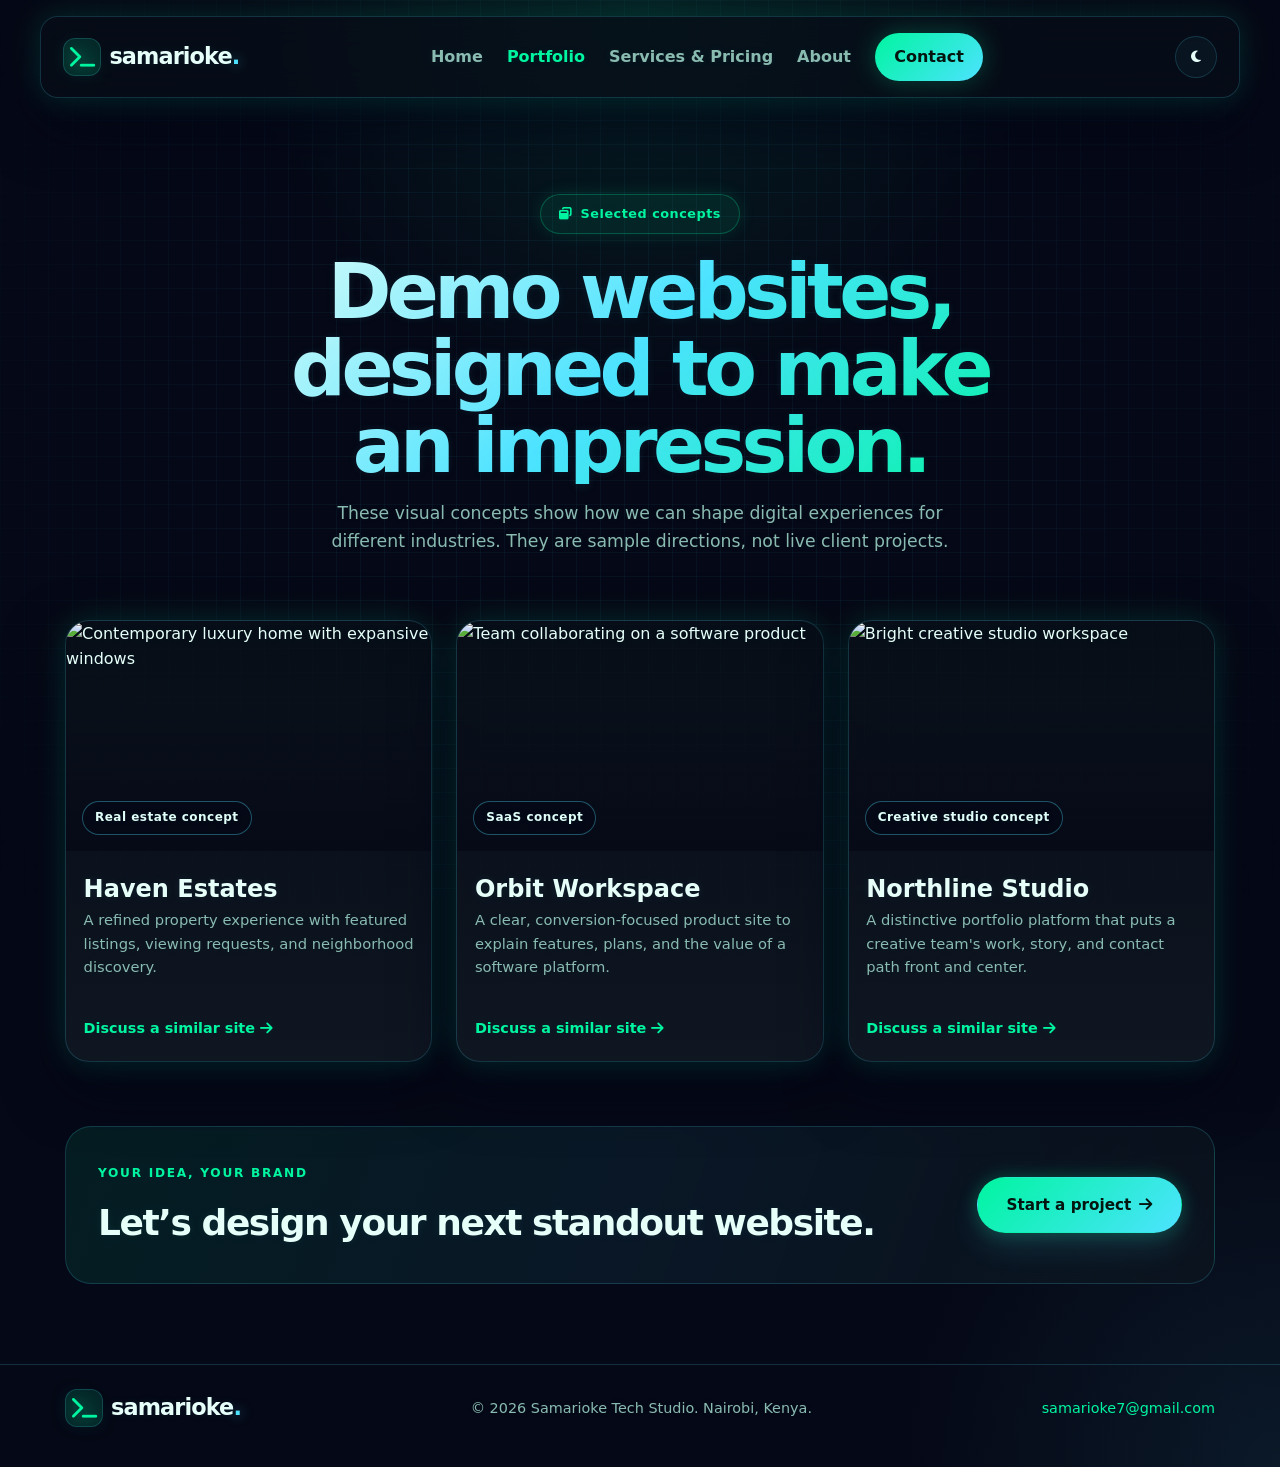
==== portfolio.html @ d82908d6 "Initial site build" ====
<!DOCTYPE html>
<html lang="en">
<head>
    <meta charset="UTF-8">
    <meta name="viewport" content="width=device-width, initial-scale=1.0">
    <meta name="description" content="Explore website concepts and digital product demos by Samarioke Tech Studio.">
    <title>Portfolio | Samarioke Tech Studio</title>
    <link rel="icon" href="favicon.svg" type="image/svg+xml">
    <link rel="stylesheet" href="style.css">
    <link rel="stylesheet" href="https://cdnjs.cloudflare.com/ajax/libs/font-awesome/6.4.0/css/all.min.css">
</head>
<body>
    <header class="navbar">
        <a class="logo" href="index.html" aria-label="Samarioke Tech Studio home"><span class="logo-mark" aria-hidden="true"><i class="fa-solid fa-terminal"></i></span><span class="logo-name">samarioke<span>.</span></span></a>
        <nav class="nav-links" aria-label="Main navigation">
            <a href="index.html">Home</a><a class="active" aria-current="page" href="portfolio.html">Portfolio</a><a href="services.html">Services &amp; Pricing</a><a href="about.html">About</a><a class="btn-nav" href="contact.html">Contact</a>
        </nav>
        <button class="theme-toggle" id="themeToggle" type="button" aria-label="Switch to light theme" title="Toggle theme"><i class="fa-solid fa-moon" aria-hidden="true"></i></button>
    </header>
    <main>
        <section class="page-hero">
            <span class="badge"><i class="fa-solid fa-window-restore" aria-hidden="true"></i> Selected concepts</span>
            <h1>Demo websites, designed to make an impression.</h1>
            <p>These visual concepts show how we can shape digital experiences for different industries. They are sample directions, not live client projects.</p>
        </section>
        <section class="demo-section portfolio-page-section">
            <div class="demo-grid">
                <article class="demo-card portfolio-card">
                    <div class="portfolio-image">
                        <img src="https://images.unsplash.com/photo-1600607687939-ce8a6c25118c?auto=format&amp;fit=crop&amp;w=900&amp;q=80" alt="Contemporary luxury home with expansive windows" loading="lazy">
                        <span class="portfolio-type">Real estate concept</span>
                    </div>
                    <div class="demo-info">
                        <h2>Haven Estates</h2>
                        <p>A refined property experience with featured listings, viewing requests, and neighborhood discovery.</p>
                        <a href="contact.html?project=Haven%20Estates" class="card-link">Discuss a similar site <i class="fa-solid fa-arrow-right" aria-hidden="true"></i></a>
                    </div>
                </article>
                <article class="demo-card portfolio-card">
                    <div class="portfolio-image">
                        <img src="https://images.unsplash.com/photo-1551434678-e076c223a692?auto=format&amp;fit=crop&amp;w=900&amp;q=80" alt="Team collaborating on a software product" loading="lazy">
                        <span class="portfolio-type">SaaS concept</span>
                    </div>
                    <div class="demo-info">
                        <h2>Orbit Workspace</h2>
                        <p>A clear, conversion-focused product site to explain features, plans, and the value of a software platform.</p>
                        <a href="contact.html?project=Orbit%20Workspace" class="card-link">Discuss a similar site <i class="fa-solid fa-arrow-right" aria-hidden="true"></i></a>
                    </div>
                </article>
                <article class="demo-card portfolio-card">
                    <div class="portfolio-image">
                        <img src="https://images.unsplash.com/photo-1497366754035-f200968a6e72?auto=format&amp;fit=crop&amp;w=900&amp;q=80" alt="Bright creative studio workspace" loading="lazy">
                        <span class="portfolio-type">Creative studio concept</span>
                    </div>
                    <div class="demo-info">
                        <h2>Northline Studio</h2>
                        <p>A distinctive portfolio platform that puts a creative team's work, story, and contact path front and center.</p>
                        <a href="contact.html?project=Northline%20Studio" class="card-link">Discuss a similar site <i class="fa-solid fa-arrow-right" aria-hidden="true"></i></a>
                    </div>
                </article>
            </div>
        </section>
        <section class="home-cta">
            <div><span class="eyebrow">Your idea, your brand</span><h2>Let’s design your next standout website.</h2></div>
            <a href="contact.html" class="btn primary">Start a project <i class="fa-solid fa-arrow-right" aria-hidden="true"></i></a>
        </section>
    </main>
    <footer class="site-footer"><a class="logo" href="index.html"><span class="logo-mark" aria-hidden="true"><i class="fa-solid fa-terminal"></i></span><span class="logo-name">samarioke<span>.</span></span></a><p>&copy; 2026 Samarioke Tech Studio. Nairobi, Kenya.</p><a href="mailto:samarioke7@gmail.com">samarioke7@gmail.com</a></footer>
    <script src="script.js"></script>
</body>
</html>
---- style.css ----
/* CSS Variables for Themes */
:root {
    --bg-primary: #050816;
    --bg-secondary: rgba(10, 15, 27, 0.8);
    --bg-card: rgba(15, 23, 34, 0.88);
    --bg-elevated: rgba(12, 20, 30, 0.96);
    --text-primary: #e6fff9;
    --text-secondary: #8abbb1;
    --accent: #00f5a0;
    --accent-strong: #00d98a;
    --accent-soft: rgba(0, 245, 160, 0.12);
    --accent-2: #4de3ff;
    --border-color: rgba(77, 227, 255, 0.18);
    --shadow: 0 0 30px rgba(0, 245, 160, 0.16), 0 24px 60px rgba(2, 6, 23, 0.8);
}

body.light-mode {
    --bg-primary: #edfdf9;
    --bg-secondary: rgba(255, 255, 255, 0.8);
    --bg-card: rgba(255, 255, 255, 0.96);
    --bg-elevated: rgba(238, 252, 248, 0.98);
    --text-primary: #04150f;
    --text-secondary: #3a5a52;
    --accent: #00a76a;
    --accent-strong: #008b57;
    --accent-soft: rgba(0, 167, 106, 0.08);
    --accent-2: #009dcd;
    --border-color: rgba(35, 82, 70, 0.2);
    --shadow: 0 18px 40px rgba(0, 18, 16, 0.12);
}

* {
    margin: 0;
    padding: 0;
    box-sizing: border-box;
}

html {
    scroll-behavior: smooth;
}

body {
    font-family: 'Segoe UI', system-ui, -apple-system, BlinkMacSystemFont, sans-serif;
    background:
        radial-gradient(circle at top, rgba(0, 245, 160, 0.1), transparent 25%),
        radial-gradient(circle at bottom right, rgba(77, 227, 255, 0.08), transparent 20%),
        var(--bg-primary);
    color: var(--text-primary);
    line-height: 1.6;
    transition: background-color 0.3s ease, color 0.3s ease;
    min-height: 100vh;
    text-shadow: 0 0 10px rgba(77, 227, 255, 0.08);
}

body::before {
    content: "";
    position: fixed;
    inset: 0;
    background-image: linear-gradient(rgba(77, 227, 255, 0.05) 1px, transparent 1px), linear-gradient(90deg, rgba(77, 227, 255, 0.05) 1px, transparent 1px);
    background-size: 24px 24px;
    mask-image: radial-gradient(circle at center, black 45%, transparent 100%);
    pointer-events: none;
    z-index: -1;
}

.navbar {
    width: min(1200px, calc(100% - 2rem));
    margin: 1rem auto 0;
    display: flex;
    justify-content: space-between;
    align-items: center;
    padding: 1rem 1.4rem;
    background: rgba(8, 15, 24, 0.72);
    border: 1px solid var(--border-color);
    border-radius: 18px;
    position: sticky;
    top: 0.75rem;
    z-index: 1000;
    backdrop-filter: blur(18px);
    box-shadow: var(--shadow);
}

body.light-mode .navbar {
    background: rgba(255, 255, 255, 0.82);
}

.logo {
    font-size: 1.4rem;
    font-weight: 800;
    color: var(--text-primary);
    display: flex;
    align-items: center;
    gap: 8px;
    letter-spacing: -0.04em;
    text-transform: none;
    text-decoration: none;
}

.logo-mark {
    width: 38px;
    height: 38px;
    display: inline-flex;
    align-items: center;
    justify-content: center;
    border: 1px solid var(--border-color);
    border-radius: 12px;
    background: var(--accent-soft);
}

.logo-icon {
    color: var(--accent);
    filter: drop-shadow(0 0 12px rgba(0, 245, 160, 0.8));
}

.logo-mark i {
    color: var(--accent);
    filter: drop-shadow(0 0 10px rgba(0, 245, 160, 0.7));
}

.logo-name > span {
    color: var(--accent-2);
    text-shadow: 0 0 12px rgba(77, 227, 255, 0.7);
}

.nav-links {
    display: flex;
    align-items: center;
    gap: 1.5rem;
}

.nav-links a {
    color: var(--text-secondary);
    text-decoration: none;
    font-weight: 600;
    transition: color 0.2s ease, transform 0.2s ease;
}

.nav-links a:hover {
    color: var(--accent);
    transform: translateY(-1px);
}

.nav-links a.active:not(.btn-nav) {
    color: var(--accent);
}

.btn-nav {
    background: linear-gradient(135deg, var(--accent), var(--accent-2));
    color: #04150f !important;
    padding: 0.7rem 1.2rem;
    border-radius: 999px;
    box-shadow: 0 0 25px rgba(0, 245, 160, 0.25);
    font-weight: 800;
}

.theme-toggle {
    background: rgba(77, 227, 255, 0.04);
    border: 1px solid var(--border-color);
    color: var(--text-primary);
    width: 42px;
    height: 42px;
    border-radius: 50%;
    cursor: pointer;
    display: inline-flex;
    align-items: center;
    justify-content: center;
    transition: transform 0.2s ease, border-color 0.2s ease, background 0.2s ease;
}

.theme-toggle:hover {
    transform: translateY(-1px);
    background: rgba(0, 245, 160, 0.08);
    border-color: rgba(0, 245, 160, 0.45);
    box-shadow: 0 0 14px rgba(0, 245, 160, 0.22);
}

.hero-section {
    position: relative;
    width: min(1200px, calc(100% - 2rem));
    margin: 0 auto;
    display: grid;
    grid-template-columns: 1.1fr 0.9fr;
    align-items: center;
    gap: 2.5rem;
    text-align: left;
    padding: 7rem 0 5rem;
    overflow: hidden;
}

.hero-section::before,
.hero-section::after {
    content: "";
    position: absolute;
    border-radius: 50%;
    filter: blur(12px);
    opacity: 0.8;
}

.hero-section::before {
    width: 420px;
    height: 420px;
    background: radial-gradient(circle, rgba(0, 245, 160, 0.22), transparent 68%);
    left: 10%;
    top: 10%;
}

.hero-section::after {
    width: 440px;
    height: 440px;
    background: radial-gradient(circle, rgba(77, 227, 255, 0.18), transparent 68%);
    right: 12%;
    bottom: 4%;
}

.hero-content {
    max-width: 640px;
    position: relative;
    z-index: 1;
}

.hero-visual {
    position: relative;
    display: flex;
    justify-content: center;
    align-items: center;
    min-height: 440px;
    z-index: 1;
}

.image-card {
    position: relative;
    width: min(100%, 520px);
    border-radius: 30px;
    overflow: hidden;
    border: 1px solid var(--border-color);
    box-shadow: var(--shadow);
    background: rgba(15, 23, 42, 0.6);
}

.image-card img {
    display: block;
    width: 100%;
    height: 100%;
    min-height: 520px;
    object-fit: cover;
}

.main-image-card {
    transform: rotate(2deg);
}

.floating-badge {
    position: absolute;
    display: flex;
    align-items: center;
    gap: 0.8rem;
    background: rgba(15, 23, 42, 0.78);
    border: 1px solid var(--border-color);
    backdrop-filter: blur(12px);
    border-radius: 16px;
    padding: 0.85rem 1rem;
    box-shadow: 0 18px 30px rgba(15, 23, 42, 0.22);
}

body.light-mode .floating-badge {
    background: rgba(255, 255, 255, 0.82);
}

.floating-badge i {
    width: 40px;
    height: 40px;
    display: inline-flex;
    align-items: center;
    justify-content: center;
    border-radius: 12px;
    background: linear-gradient(135deg, var(--accent), var(--accent-2));
    color: #fff;
}

.floating-badge strong,
.floating-badge span {
    display: block;
}

.floating-badge strong {
    font-size: 1.1rem;
    letter-spacing: -0.05em;
}

.floating-badge span {
    color: var(--text-secondary);
    font-size: 0.75rem;
}

.floating-badge-top {
    top: 1.5rem;
    left: -1rem;
}

.floating-badge-bottom {
    right: -0.5rem;
    bottom: 1.8rem;
}

.badge {
    background: rgba(0, 245, 160, 0.08);
    color: var(--accent);
    border: 1px solid rgba(0, 245, 160, 0.25);
    padding: 0.55rem 1.1rem;
    border-radius: 999px;
    font-size: 0.8rem;
    font-weight: 700;
    letter-spacing: 0.04em;
    display: inline-flex;
    align-items: center;
    gap: 0.5rem;
    margin-bottom: 1.5rem;
    box-shadow: 0 0 18px rgba(0, 245, 160, 0.12);
}

.hero-content h1 {
    font-size: clamp(2.7rem, 6vw, 5.2rem);
    font-weight: 900;
    line-height: 0.95;
    letter-spacing: -0.06em;
    margin-bottom: 1.3rem;
    background: linear-gradient(135deg, var(--text-primary) 0%, var(--accent-2) 36%, var(--accent) 100%);
    -webkit-background-clip: text;
    background-clip: text;
    color: transparent;
    text-shadow: 0 0 18px rgba(77, 227, 255, 0.12);
}

.hero-content p {
    max-width: 640px;
    margin: 0 0 2.2rem;
    font-size: 1.12rem;
    color: var(--text-secondary);
}

.hero-buttons {
    display: flex;
    gap: 1rem;
    justify-content: flex-start;
    flex-wrap: wrap;
}

.btn {
    display: inline-flex;
    align-items: center;
    justify-content: center;
    gap: 8px;
    padding: 0.95rem 1.8rem;
    border-radius: 999px;
    text-decoration: none;
    font-weight: 700;
    cursor: pointer;
    transition: transform 0.2s ease, box-shadow 0.2s ease, border-color 0.2s ease;
    border: 1px solid transparent;
    font-size: 0.95rem;
}

.btn:hover {
    transform: translateY(-2px);
    box-shadow: var(--shadow);
}

.btn.primary {
    background: linear-gradient(135deg, var(--accent), var(--accent-2));
    color: #04150f;
    box-shadow: 0 0 18px rgba(0, 245, 160, 0.25), 0 16px 30px rgba(77, 227, 255, 0.12);
    font-weight: 800;
}

.btn.primary:hover {
    background: linear-gradient(135deg, var(--accent-strong), var(--accent-2));
    box-shadow: 0 0 22px rgba(0, 245, 160, 0.32);
}

.btn.secondary {
    background: rgba(77, 227, 255, 0.03);
    color: var(--text-primary);
    border-color: var(--border-color);
    box-shadow: inset 0 0 0 1px rgba(77, 227, 255, 0.12);
}

.full-width {
    width: 100%;
    justify-content: center;
}

.stats-section {
    width: min(1150px, calc(100% - 2rem));
    margin: 0 auto 1rem;
    display: grid;
    grid-template-columns: repeat(3, minmax(0, 1fr));
    gap: 1.3rem;
    padding: 1rem 0 0;
    text-align: center;
}

.stat-card {
    background: linear-gradient(180deg, rgba(8, 15, 24, 0.84), rgba(15, 23, 34, 0.96));
    border: 1px solid var(--border-color);
    border-radius: 20px;
    padding: 2rem 1.25rem;
    box-shadow: var(--shadow);
}

body.light-mode .stat-card {
    background: linear-gradient(180deg, rgba(255, 255, 255, 0.94), rgba(236, 252, 247, 0.94));
}

.stat-card h3 {
    font-size: clamp(2rem, 4vw, 3rem);
    color: var(--accent);
    font-weight: 800;
    letter-spacing: -0.05em;
    text-shadow: 0 0 18px rgba(0, 245, 160, 0.18);
}

.stat-card p {
    margin-top: 0.5rem;
    color: var(--text-secondary);
    font-size: 0.8rem;
    text-transform: uppercase;
    letter-spacing: 0.12em;
}

.showcase-section {
    padding: 1rem 1.5rem 4rem;
}

.showcase-container {
    width: min(1150px, 100%);
    margin: 0 auto;
    display: grid;
    grid-template-columns: 1fr 1.1fr;
    gap: 2rem;
    align-items: center;
}

.showcase-copy {
    padding-right: 1rem;
}

.badge-light {
    margin-bottom: 1.2rem;
}

.showcase-copy h2 {
    font-size: clamp(2.1rem, 4vw, 3rem);
    line-height: 1.08;
    letter-spacing: -0.06em;
    margin-bottom: 1rem;
}

.showcase-copy p {
    color: var(--text-secondary);
    font-size: 1.05rem;
    margin-bottom: 1.4rem;
}

.feature-list {
    list-style: none;
    display: grid;
    gap: 0.8rem;
    padding: 0;
    margin: 0 0 1.8rem;
}

.feature-list li {
    display: flex;
    align-items: center;
    gap: 0.7rem;
    color: var(--text-primary);
    font-weight: 600;
}

.feature-list i {
    color: var(--accent-2);
}

.mini-metrics {
    display: grid;
    grid-template-columns: repeat(3, minmax(0, 1fr));
    gap: 1rem;
}

.mini-metrics div {
    background: linear-gradient(180deg, rgba(15, 23, 42, 0.8), rgba(15, 23, 42, 0.96));
    border: 1px solid var(--border-color);
    border-radius: 18px;
    padding: 1rem 0.8rem;
    text-align: center;
}

body.light-mode .mini-metrics div {
    background: linear-gradient(180deg, rgba(255, 255, 255, 0.9), rgba(239, 246, 255, 0.92));
}

.mini-metrics strong {
    display: block;
    font-size: 1.2rem;
    color: var(--accent);
    margin-bottom: 0.2rem;
}

.mini-metrics span {
    color: var(--text-secondary);
    font-size: 0.76rem;
    text-transform: uppercase;
    letter-spacing: 0.08em;
}

.showcase-visual {
    position: relative;
    min-height: 440px;
    display: block;
}

.showcase-image {
    position: absolute;
    overflow: hidden;
    border: 1px solid var(--border-color);
    border-radius: 28px;
    box-shadow: var(--shadow);
}

.showcase-image img {
    display: block;
    width: 100%;
    height: 100%;
    object-fit: cover;
}

.large-image {
    width: 72%;
    height: 100%;
    left: 0;
    top: 0;
}

.small-image {
    width: 46%;
    height: 48%;
    right: 0;
    bottom: 0;
    border-width: 2px;
}

.demo-section {
    padding: 2rem 1.5rem 4rem;
}

.demo-grid {
    width: min(1150px, 100%);
    margin: 0 auto;
    display: grid;
    grid-template-columns: repeat(auto-fit, minmax(290px, 1fr));
    gap: 1.5rem;
}

.demo-card {
    background: linear-gradient(180deg, rgba(8, 15, 24, 0.82), rgba(15, 23, 34, 0.96));
    border: 1px solid var(--border-color);
    border-radius: 24px;
    overflow: hidden;
    box-shadow: var(--shadow);
}

body.light-mode .demo-card {
    background: linear-gradient(180deg, rgba(255, 255, 255, 0.95), rgba(236, 252, 247, 0.94));
}

.demo-preview {
    height: 240px;
    padding: 0.8rem;
    background: rgba(0, 0, 0, 0.18);
    border-bottom: 1px solid var(--border-color);
}

.browser-bar {
    display: flex;
    gap: 0.45rem;
    margin-bottom: 0.9rem;
}

.browser-bar span {
    width: 10px;
    height: 10px;
    border-radius: 50%;
    background: rgba(148, 163, 184, 0.7);
}

.browser-bar span:nth-child(1) {
    background: #ff5f57;
}

.browser-bar span:nth-child(2) {
    background: #ffbd2e;
}

.browser-bar span:nth-child(3) {
    background: #28c840;
}

.preview-content {
    height: calc(100% - 2.2rem);
    border-radius: 14px;
    background: rgba(15, 23, 42, 0.9);
    padding: 0.8rem;
    overflow: hidden;
}

.preview-nav {
    height: 26px;
    width: 100%;
    border-radius: 8px;
    background: linear-gradient(90deg, rgba(0, 245, 160, 0.3), rgba(77, 227, 255, 0.3));
    margin-bottom: 0.8rem;
}

.dark-nav {
    background: linear-gradient(90deg, rgba(77, 227, 255, 0.25), rgba(0, 245, 160, 0.18));
}

.preview-hero {
    height: 84px;
    border-radius: 12px;
    background: linear-gradient(135deg, rgba(0, 245, 160, 0.5), rgba(77, 227, 255, 0.2));
    margin-bottom: 0.8rem;
}

.hero-alt {
    background: linear-gradient(135deg, rgba(77, 227, 255, 0.5), rgba(0, 245, 160, 0.25));
}

.hero-third {
    background: linear-gradient(135deg, rgba(0, 245, 160, 0.25), rgba(255, 255, 255, 0.1));
}

.preview-boxes {
    display: grid;
    grid-template-columns: repeat(3, 1fr);
    gap: 0.55rem;
    height: 68px;
}

.preview-boxes div {
    background: rgba(148, 163, 184, 0.14);
    border-radius: 10px;
}

.boxes-alt {
    grid-template-columns: repeat(2, 1fr);
}

.demo-info {
    padding: 1.2rem 1.1rem 1.3rem;
}

.demo-info h3 {
    margin-bottom: 0.5rem;
    font-size: 1.2rem;
}

.demo-info p {
    color: var(--text-secondary);
    font-size: 0.92rem;
}

.pricing-section,
.testimonials-section {
    padding: 1rem 1.5rem 4rem;
}

.pricing-grid,
.testimonials-grid {
    width: min(1150px, 100%);
    margin: 0 auto;
    display: grid;
    grid-template-columns: repeat(auto-fit, minmax(260px, 1fr));
    gap: 1.5rem;
}

.price-card,
.testimonial {
    background: linear-gradient(180deg, rgba(8, 15, 24, 0.82), rgba(15, 23, 34, 0.96));
    border: 1px solid var(--border-color);
    border-radius: 24px;
    padding: 1.5rem;
    box-shadow: var(--shadow);
}

body.light-mode .price-card,
body.light-mode .testimonial {
    background: linear-gradient(180deg, rgba(255, 255, 255, 0.96), rgba(236, 252, 247, 0.94));
}

.price-card {
    display: flex;
    flex-direction: column;
    gap: 1rem;
}

.price-card.featured {
    border-color: rgba(0, 245, 160, 0.4);
    transform: translateY(-4px);
}

.plan-tag {
    display: inline-block;
    width: fit-content;
    padding: 0.45rem 0.8rem;
    border-radius: 999px;
    background: rgba(0, 245, 160, 0.08);
    border: 1px solid rgba(0, 245, 160, 0.2);
    color: var(--accent);
    font-size: 0.72rem;
    font-weight: 800;
    letter-spacing: 0.08em;
    text-transform: uppercase;
}

.price-card h3 {
    font-size: 2.3rem;
    letter-spacing: -0.06em;
}

.price-card p {
    color: var(--text-secondary);
}

.price-card ul {
    list-style: none;
    margin: 0;
    padding: 0;
    display: grid;
    gap: 0.7rem;
}

.price-card li {
    color: var(--text-primary);
    display: flex;
    align-items: center;
    gap: 0.5rem;
}

.price-card li::before {
    content: "✓";
    color: var(--accent);
    font-weight: bold;
}

.testimonial {
    margin: 0;
}

.testimonial p {
    color: var(--text-primary);
    font-size: 1rem;
    margin-bottom: 1rem;
}

.testimonial footer {
    display: flex;
    flex-direction: column;
    gap: 0.15rem;
    color: var(--text-secondary);
}

.services-section {
    padding: 6rem 1.5rem;
}

.section-header {
    text-align: center;
    margin-bottom: 3rem;
}

.section-header h2 {
    font-size: clamp(2rem, 4vw, 3rem);
    color: var(--text-primary);
    margin-bottom: 0.7rem;
    letter-spacing: -0.05em;
}

.section-header p {
    color: var(--text-secondary);
    font-size: 1.05rem;
}

.services-grid {
    width: min(1150px, 100%);
    margin: 0 auto;
    display: grid;
    grid-template-columns: repeat(auto-fit, minmax(260px, 1fr));
    gap: 2rem;
}

.card {
    position: relative;
    background: linear-gradient(180deg, rgba(8, 15, 24, 0.86), rgba(15, 23, 34, 0.98));
    padding: 2.2rem 1.5rem;
    border-radius: 24px;
    border: 1px solid var(--border-color);
    transition: transform 0.25s ease, border-color 0.25s ease, box-shadow 0.25s ease;
    overflow: hidden;
}

body.light-mode .card {
    background: linear-gradient(180deg, rgba(255, 255, 255, 0.95), rgba(236, 252, 247, 0.94));
}

.card::before {
    content: "";
    position: absolute;
    inset: 0 auto auto 0;
    width: 100%;
    height: 2px;
    background: linear-gradient(90deg, var(--accent), var(--accent-2));
    opacity: 0;
    transition: opacity 0.2s ease;
}
.card:hover {
    transform: translateY(-8px);
    border-color: rgba(0, 245, 160, 0.5);
    box-shadow: var(--shadow);
}

.card:hover::before {
    opacity: 1;
}

.icon-wrapper {
    width: 58px;
    height: 58px;
    display: inline-flex;
    align-items: center;
    justify-content: center;
    border-radius: 16px;
    background: linear-gradient(135deg, var(--accent-soft), rgba(34, 211, 238, 0.08));
    color: var(--accent);
    font-size: 1.5rem;
    margin-bottom: 1.2rem;
}

.card h3 {
    margin-bottom: 0.8rem;
    font-size: 1.3rem;
    letter-spacing: -0.04em;
}

.card p {
    color: var(--text-secondary);
    font-size: 0.96rem;
    margin-bottom: 1.5rem;
}

.card-link {
    color: var(--accent);
    text-decoration: none;
    font-weight: 700;
    font-size: 0.9rem;
    display: inline-flex;
    align-items: center;
    gap: 5px;
}

.contact-section {
    padding: 1rem 1.5rem 5rem;
}

.contact-container {
    width: min(1150px, 100%);
    margin: 0 auto;
    display: grid;
    grid-template-columns: repeat(auto-fit, minmax(300px, 1fr));
    gap: 2rem;
    padding: 2.5rem;
    background: linear-gradient(135deg, rgba(8, 15, 24, 0.82), rgba(15, 23, 34, 0.9));
    border: 1px solid var(--border-color);
    border-radius: 30px;
    box-shadow: var(--shadow);
}

body.light-mode .contact-container {
    background: linear-gradient(135deg, rgba(255, 255, 255, 0.95), rgba(236, 252, 247, 0.9));
}

.contact-info h2 {
    font-size: clamp(2rem, 4vw, 3rem);
    margin-bottom: 1rem;
    letter-spacing: -0.06em;
}

.contact-info p {
    color: var(--text-secondary);
    margin-bottom: 2rem;
    max-width: 440px;
}

.info-item {
    display: flex;
    align-items: center;
    gap: 12px;
    margin-bottom: 1rem;
    color: var(--accent);
}

.info-item i {
    width: 38px;
    height: 38px;
    display: inline-flex;
    align-items: center;
    justify-content: center;
    border-radius: 12px;
    background: var(--accent-soft);
}

.info-item a,
.info-item span {
    color: var(--text-primary);
    text-decoration: none;
}

.info-item a:hover {
    color: var(--accent);
}

.contact-quick-actions {
    display: flex;
    flex-wrap: wrap;
    gap: 0.9rem;
    margin-top: 1.5rem;
}

.quick-action {
    display: inline-flex;
    align-items: center;
    justify-content: center;
    gap: 0.55rem;
    padding: 0.85rem 1.2rem;
    border-radius: 999px;
    text-decoration: none;
    font-weight: 700;
    transition: transform 0.2s ease, box-shadow 0.2s ease;
}

.quick-action:hover {
    transform: translateY(-2px);
}

.quick-action.whatsapp {
    background: linear-gradient(135deg, #25d366, #128c7e);
    color: #fff;
    box-shadow: 0 12px 28px rgba(37, 211, 102, 0.25);
}

.quick-action.email {
    background: rgba(77, 227, 255, 0.08);
    color: var(--text-primary);
    border: 1px solid var(--border-color);
}

.contact-form {
    display: flex;
    flex-direction: column;
    gap: 1.1rem;
}

.form-group {
    display: flex;
    flex-direction: column;
    gap: 0.5rem;
    text-align: left;
}

.form-group label {
    font-size: 0.82rem;
    font-weight: 700;
    letter-spacing: 0.08em;
    text-transform: uppercase;
    color: var(--text-secondary);
}

.contact-form input,
.contact-form textarea {
    width: 100%;
    padding: 1rem 1rem;
    border-radius: 16px;
    border: 1px solid var(--border-color);
    background: rgba(15, 23, 42, 0.5);
    color: var(--text-primary);
    font-size: 1rem;
    transition: border-color 0.2s ease, box-shadow 0.2s ease, transform 0.2s ease;
}

body.light-mode .contact-form input,
body.light-mode .contact-form textarea {
    background: rgba(148, 163, 184, 0.04);
}

.contact-form input:focus,
.contact-form textarea:focus {
    outline: none;
    border-color: rgba(0, 245, 160, 0.65);
    box-shadow: 0 0 0 4px rgba(0, 245, 160, 0.12);
}

.feedback-message {
    text-align: center;
    margin-top: 1.5rem;
    font-weight: 700;
    color: #4ade80;
    min-height: 24px;
}

.feedback-message.error {
    color: #fda4af;
}

.contact-form .feedback-message {
    margin: 0;
    min-height: 1.5em;
}

footer {
    text-align: center;
    padding: 2rem 1rem 3rem;
    color: var(--text-secondary);
    font-size: 0.9rem;
}

@media (max-width: 768px) {
    .navbar {
        flex-wrap: wrap;
        justify-content: center;
        gap: 0.8rem 1rem;
    }

    .nav-links {
        flex-wrap: wrap;
        justify-content: center;
    }

    .hero-section {
        grid-template-columns: 1fr;
        text-align: center;
        padding-top: 5rem;
    }

    .hero-content {
        max-width: 100%;
    }

    .hero-content p {
        margin-left: auto;
        margin-right: auto;
    }

    .hero-buttons {
        flex-direction: column;
        width: min(320px, 100%);
        margin: 0 auto;
        justify-content: center;
    }

    .hero-visual {
        min-height: 300px;
    }

    .image-card img {
        min-height: 360px;
    }

    .floating-badge-top {
        left: 1rem;
    }

    .floating-badge-bottom {
        right: 1rem;
    }

    .showcase-container {
        grid-template-columns: 1fr;
    }

    .showcase-visual {
        min-height: 320px;
    }

    .stats-section {
        grid-template-columns: 1fr;
    }

    .contact-container {
        padding: 1.5rem;
    }
}

.page-hero {
    width: min(900px, calc(100% - 2rem));
    margin: 0 auto;
    padding: 6rem 0 3rem;
    text-align: center;
}

.page-hero h1 {
    max-width: 800px;
    margin: 0 auto 1rem;
    font-size: clamp(2.5rem, 6vw, 4.8rem);
    line-height: 1;
    letter-spacing: -0.06em;
    background: linear-gradient(135deg, var(--text-primary), var(--accent-2) 48%, var(--accent));
    -webkit-background-clip: text;
    background-clip: text;
    color: transparent;
}

.page-hero p {
    max-width: 680px;
    margin: 0 auto;
    color: var(--text-secondary);
    font-size: 1.08rem;
}

.page-hero .badge {
    margin-bottom: 1.25rem;
}

.page-section {
    padding-top: 2rem;
}

.portfolio-page-section {
    padding-top: 1rem;
}

.portfolio-image {
    height: 230px;
    position: relative;
    overflow: hidden;
}

.portfolio-image::after {
    content: "";
    position: absolute;
    inset: 35% 0 0;
    background: linear-gradient(transparent, rgba(5, 8, 22, 0.8));
    pointer-events: none;
}

.portfolio-image img {
    width: 100%;
    height: 100%;
    object-fit: cover;
    display: block;
    transition: transform 0.4s ease;
}

.portfolio-card:hover .portfolio-image img {
    transform: scale(1.045);
}

.portfolio-type {
    position: absolute;
    z-index: 1;
    left: 1rem;
    bottom: 1rem;
    border: 1px solid rgba(77, 227, 255, 0.35);
    border-radius: 999px;
    padding: 0.4rem 0.75rem;
    color: #dffff8;
    background: rgba(5, 8, 22, 0.7);
    font-size: 0.75rem;
    font-weight: 700;
    letter-spacing: 0.04em;
}

.portfolio-card .demo-info {
    min-height: 210px;
    display: flex;
    flex-direction: column;
    align-items: flex-start;
}

.portfolio-card .demo-info .card-link {
    margin-top: auto;
    padding-top: 1rem;
}

.about-story {
    width: min(1150px, calc(100% - 3rem));
    margin: 0 auto;
    display: grid;
    grid-template-columns: 1fr 1fr;
    gap: 3rem;
    align-items: center;
}

.about-image {
    min-height: 390px;
    overflow: hidden;
    border: 1px solid var(--border-color);
    border-radius: 28px;
    box-shadow: var(--shadow);
}

.about-image img {
    display: block;
    width: 100%;
    height: 100%;
    min-height: 390px;
    object-fit: cover;
}

.about-copy h2 {
    margin-bottom: 1rem;
    font-size: clamp(2rem, 4vw, 3.1rem);
    line-height: 1.05;
    letter-spacing: -0.05em;
}

.about-copy p {
    margin-bottom: 1rem;
    color: var(--text-secondary);
}

.about-copy .btn {
    margin-top: 0.5rem;
}

.values-section {
    padding-bottom: 4rem;
}

.values-grid {
    width: min(1150px, calc(100% - 3rem));
    margin: 0 auto;
    display: grid;
    grid-template-columns: repeat(3, minmax(0, 1fr));
    gap: 1.5rem;
}

.values-grid .card h2 {
    margin-bottom: 0.8rem;
    font-size: 1.25rem;
}

.values-grid .card p {
    margin-bottom: 0;
}

.contact-page-section {
    padding-top: 0;
}

.contact-page-section .contact-container {
    margin-bottom: 3rem;
}

.eyebrow {
    display: inline-block;
    margin-bottom: 0.65rem;
    color: var(--accent);
    font-size: 0.76rem;
    font-weight: 800;
    letter-spacing: 0.14em;
    text-transform: uppercase;
}

.hero-note {
    margin: 1.5rem 0 0 !important;
    font-size: 0.88rem !important;
}

.home-intro {
    padding: 5rem 1.5rem;
}

.home-intro .section-header {
    max-width: 720px;
    margin: 0 auto 2.5rem;
}

.home-link-grid {
    width: min(1150px, 100%);
    margin: 0 auto;
    display: grid;
    grid-template-columns: repeat(3, minmax(0, 1fr));
    gap: 1.5rem;
}

.home-link-card {
    display: flex;
    flex-direction: column;
    align-items: flex-start;
    padding: 1.6rem;
    border: 1px solid var(--border-color);
    border-radius: 22px;
    background: linear-gradient(180deg, rgba(8, 15, 24, 0.86), rgba(15, 23, 34, 0.98));
    color: var(--text-primary);
    text-decoration: none;
    box-shadow: var(--shadow);
    transition: transform 0.2s ease, border-color 0.2s ease;
}

body.light-mode .home-link-card {
    background: linear-gradient(180deg, rgba(255, 255, 255, 0.96), rgba(236, 252, 247, 0.94));
}

.home-link-card:hover {
    transform: translateY(-5px);
    border-color: var(--accent);
}

.home-link-card h3 {
    margin-bottom: 0.45rem;
}

.home-link-card p {
    margin-bottom: 1.2rem;
    color: var(--text-secondary);
}

.home-link-card .card-link {
    margin-top: auto;
}

.home-cta {
    width: min(1150px, calc(100% - 3rem));
    margin: 0 auto 5rem;
    padding: 2rem;
    border: 1px solid var(--border-color);
    border-radius: 26px;
    background: linear-gradient(110deg, rgba(0, 245, 160, 0.09), rgba(77, 227, 255, 0.07), rgba(12, 20, 30, 0.75));
    display: flex;
    align-items: center;
    justify-content: space-between;
    gap: 1.5rem;
}

body.light-mode .home-cta {
    background: linear-gradient(110deg, rgba(0, 167, 106, 0.1), rgba(0, 157, 205, 0.08), rgba(255, 255, 255, 0.8));
}

.home-cta h2 {
    font-size: clamp(1.5rem, 3vw, 2.25rem);
    letter-spacing: -0.04em;
}

.site-footer {
    display: flex;
    align-items: center;
    justify-content: space-between;
    gap: 1rem;
    padding: 1.5rem max(1.5rem, calc((100% - 1150px) / 2)) 2.5rem;
    border-top: 1px solid var(--border-color);
}

.site-footer p {
    margin: 0;
}

.site-footer > a:last-child {
    color: var(--accent);
    text-decoration: none;
}

.contact-form input:focus-visible,
.contact-form textarea:focus-visible,
.btn:focus-visible,
.nav-links a:focus-visible,
.theme-toggle:focus-visible {
    outline: 2px solid var(--accent-2);
    outline-offset: 3px;
}

@media (max-width: 768px) {
    .about-story,
    .values-grid,
    .home-link-grid {
        grid-template-columns: 1fr;
    }

    .about-story {
        gap: 1.5rem;
    }

    .about-image,
    .about-image img {
        min-height: 280px;
    }

    .home-cta {
        flex-direction: column;
        align-items: flex-start;
    }

    .site-footer {
        flex-direction: column;
        text-align: center;
    }
}

@media (max-width: 480px) {
    .page-hero {
        padding-top: 4rem;
    }

    .navbar {
        width: calc(100% - 1rem);
        padding: 0.8rem;
    }

    .nav-links {
        gap: 0.65rem 0.9rem;
        font-size: 0.88rem;
    }

    .nav-links .btn-nav {
        padding: 0.55rem 0.9rem;
    }

    .contact-container {
        padding: 1.2rem;
    }
}

@media (prefers-reduced-motion: reduce) {
    *,
    *::before,
    *::after {
        scroll-behavior: auto !important;
        transition-duration: 0.01ms !important;
        animation-duration: 0.01ms !important;
        animation-iteration-count: 1 !important;
    }
}
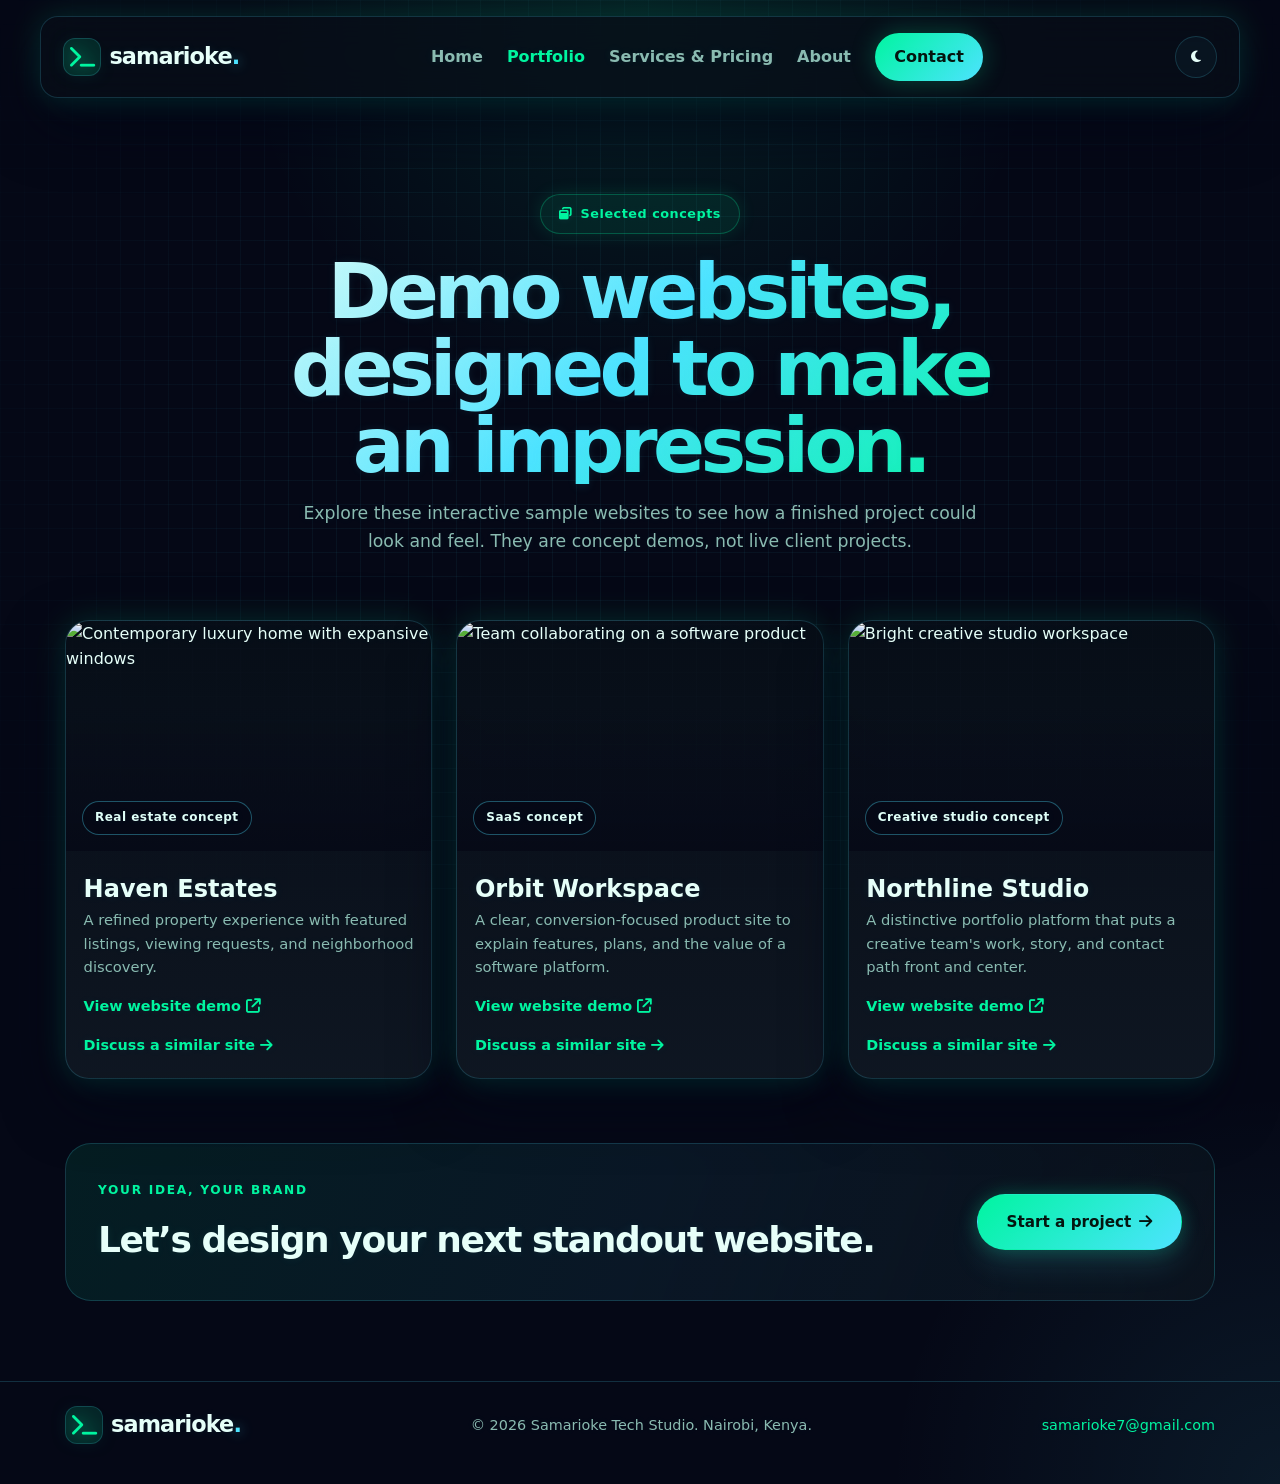
==== commit 4398af10: "Add interactive portfolio website demos Add viewable sample websites linked from portfolio cards.  C" ====
--- a/portfolio.html
+++ b/portfolio.html
@@ -21,7 +21,7 @@
         <section class="page-hero">
             <span class="badge"><i class="fa-solid fa-window-restore" aria-hidden="true"></i> Selected concepts</span>
             <h1>Demo websites, designed to make an impression.</h1>
-            <p>These visual concepts show how we can shape digital experiences for different industries. They are sample directions, not live client projects.</p>
+            <p>Explore these interactive sample websites to see how a finished project could look and feel. They are concept demos, not live client projects.</p>
         </section>
         <section class="demo-section portfolio-page-section">
             <div class="demo-grid">
@@ -33,6 +33,7 @@
                     <div class="demo-info">
                         <h2>Haven Estates</h2>
                         <p>A refined property experience with featured listings, viewing requests, and neighborhood discovery.</p>
+                        <a href="demos/haven-estates/index.html" class="card-link" target="_blank" rel="noopener noreferrer">View website demo <i class="fa-solid fa-arrow-up-right-from-square" aria-hidden="true"></i></a>
                         <a href="contact.html?project=Haven%20Estates" class="card-link">Discuss a similar site <i class="fa-solid fa-arrow-right" aria-hidden="true"></i></a>
                     </div>
                 </article>
@@ -44,6 +45,7 @@
                     <div class="demo-info">
                         <h2>Orbit Workspace</h2>
                         <p>A clear, conversion-focused product site to explain features, plans, and the value of a software platform.</p>
+                        <a href="demos/orbit-workspace/index.html" class="card-link" target="_blank" rel="noopener noreferrer">View website demo <i class="fa-solid fa-arrow-up-right-from-square" aria-hidden="true"></i></a>
                         <a href="contact.html?project=Orbit%20Workspace" class="card-link">Discuss a similar site <i class="fa-solid fa-arrow-right" aria-hidden="true"></i></a>
                     </div>
                 </article>
@@ -55,6 +57,7 @@
                     <div class="demo-info">
                         <h2>Northline Studio</h2>
                         <p>A distinctive portfolio platform that puts a creative team's work, story, and contact path front and center.</p>
+                        <a href="demos/northline-studio/index.html" class="card-link" target="_blank" rel="noopener noreferrer">View website demo <i class="fa-solid fa-arrow-up-right-from-square" aria-hidden="true"></i></a>
                         <a href="contact.html?project=Northline%20Studio" class="card-link">Discuss a similar site <i class="fa-solid fa-arrow-right" aria-hidden="true"></i></a>
                     </div>
                 </article>
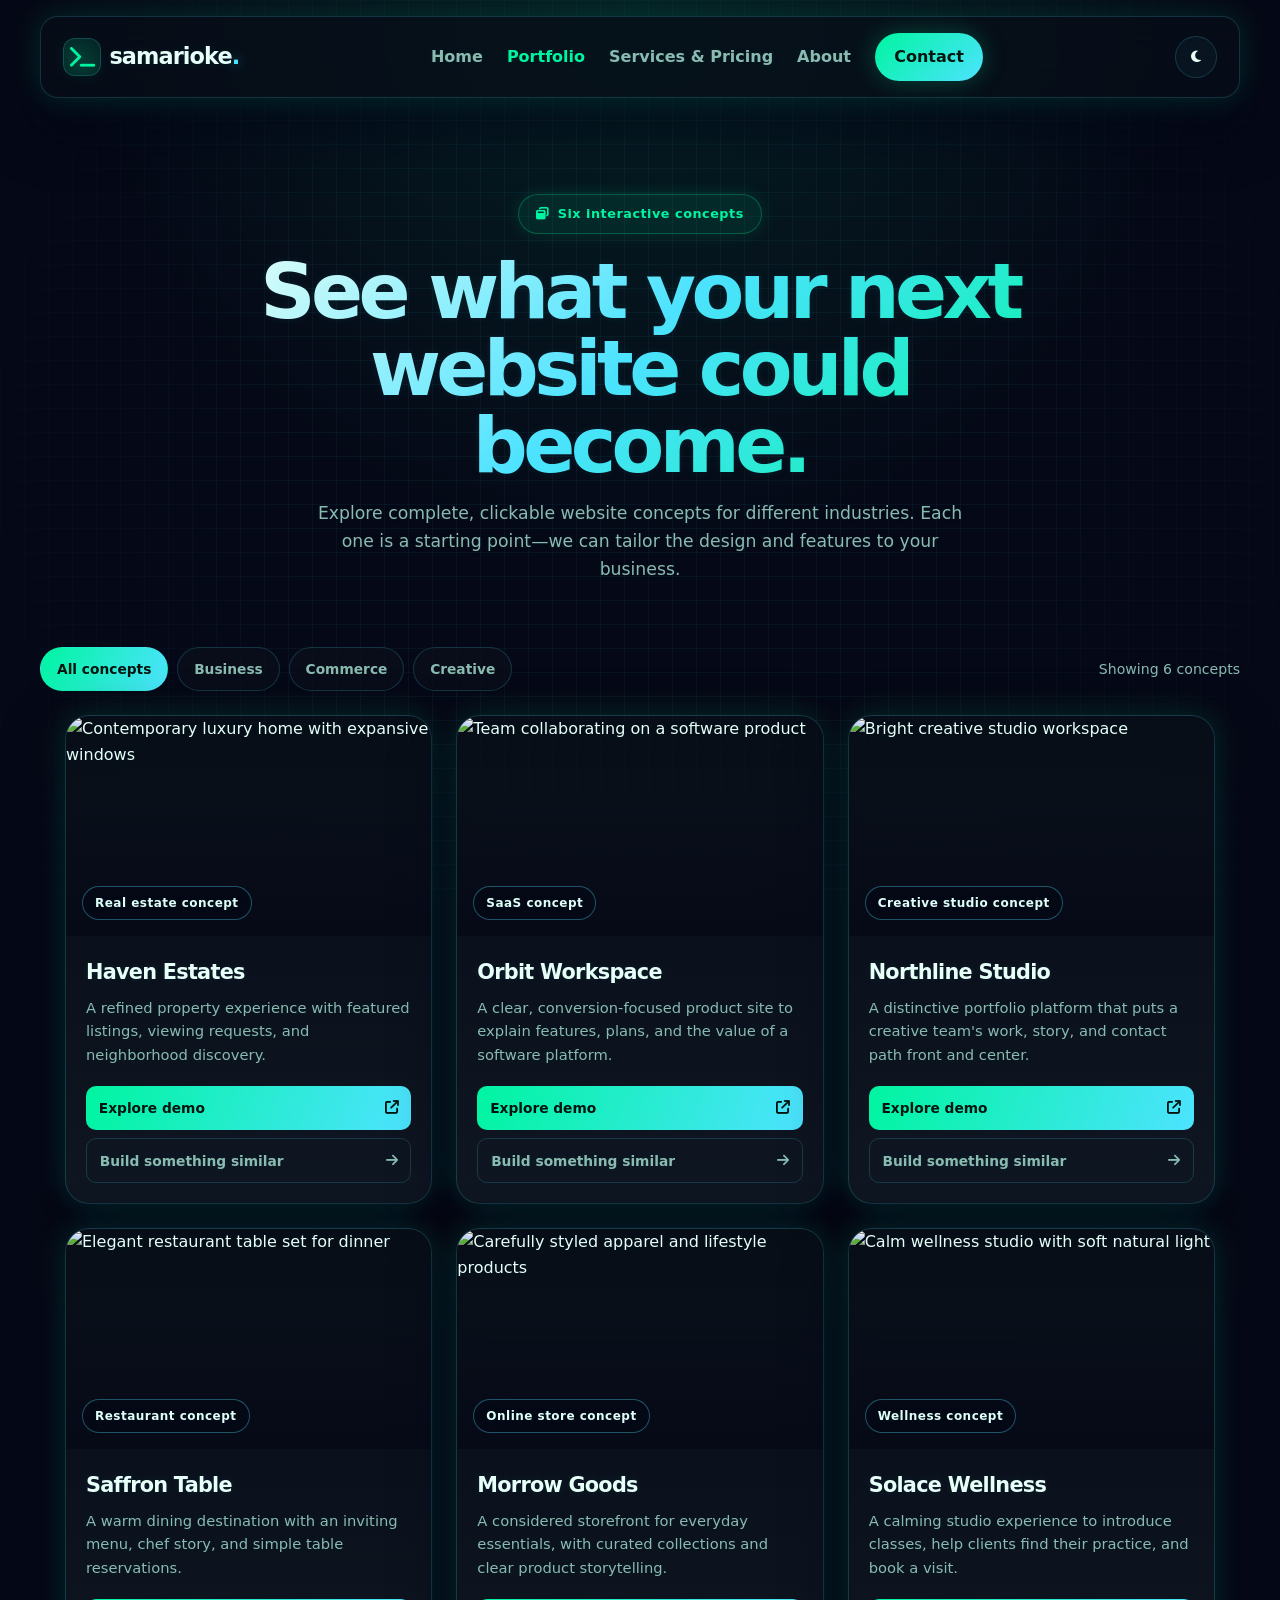
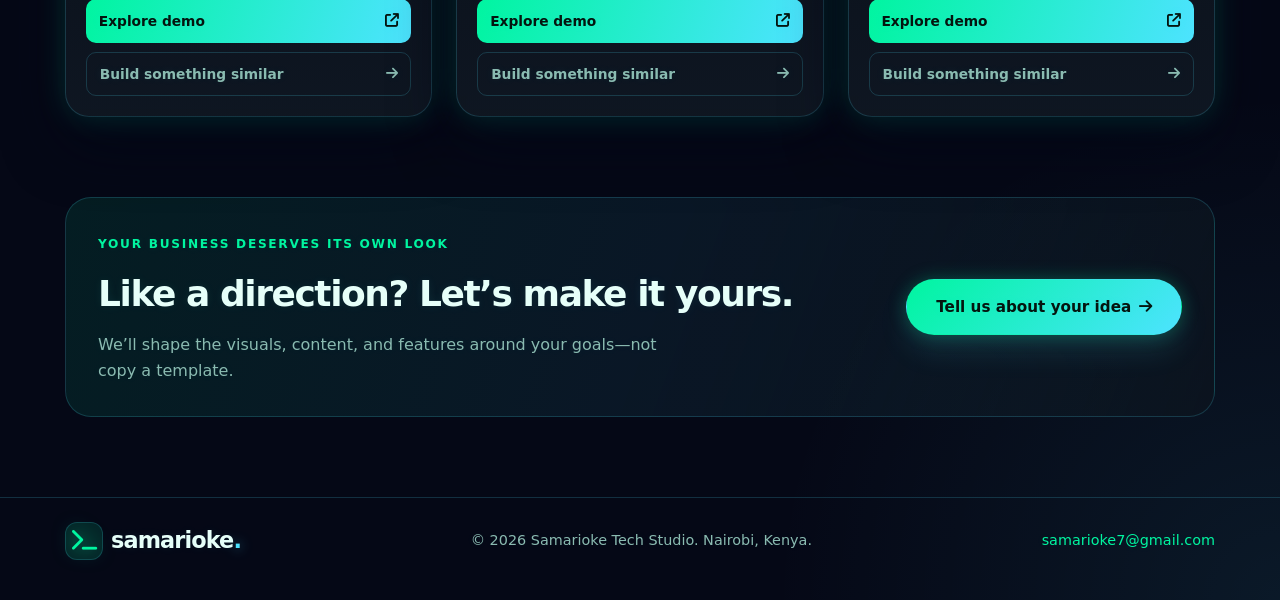
==== commit 02897833: "Expand portfolio demos and filtering Add three standalone website concepts and improve the portfolio" ====
--- a/portfolio.html
+++ b/portfolio.html
@@ -3,10 +3,11 @@
 <head>
     <meta charset="UTF-8">
     <meta name="viewport" content="width=device-width, initial-scale=1.0">
-    <meta name="description" content="Explore website concepts and digital product demos by Samarioke Tech Studio.">
-    <title>Portfolio | Samarioke Tech Studio</title>
+    <meta name="description" content="Explore six interactive website concepts for real estate, SaaS, creative studios, restaurants, retail, and wellness by Samarioke Tech Studio.">
+    <title>Website Portfolio &amp; Live Demos | Samarioke Tech Studio</title>
     <link rel="icon" href="favicon.svg" type="image/svg+xml">
     <link rel="stylesheet" href="style.css">
+    <link rel="stylesheet" href="portfolio.css">
     <link rel="stylesheet" href="https://cdnjs.cloudflare.com/ajax/libs/font-awesome/6.4.0/css/all.min.css">
 </head>
 <body>
@@ -19,13 +20,22 @@
     </header>
     <main>
         <section class="page-hero">
-            <span class="badge"><i class="fa-solid fa-window-restore" aria-hidden="true"></i> Selected concepts</span>
-            <h1>Demo websites, designed to make an impression.</h1>
-            <p>Explore these interactive sample websites to see how a finished project could look and feel. They are concept demos, not live client projects.</p>
+            <span class="badge"><i class="fa-solid fa-window-restore" aria-hidden="true"></i> Six interactive concepts</span>
+            <h1>See what your next website could become.</h1>
+            <p>Explore complete, clickable website concepts for different industries. Each one is a starting point—we can tailor the design and features to your business.</p>
         </section>
-        <section class="demo-section portfolio-page-section">
-            <div class="demo-grid">
-                <article class="demo-card portfolio-card">
+        <section class="demo-section portfolio-page-section" aria-label="Website demo collection">
+            <div class="portfolio-toolbar">
+                <div class="portfolio-filters" role="group" aria-label="Filter website demos">
+                    <button class="portfolio-filter is-active" type="button" data-filter="all" aria-pressed="true">All concepts</button>
+                    <button class="portfolio-filter" type="button" data-filter="business" aria-pressed="false">Business</button>
+                    <button class="portfolio-filter" type="button" data-filter="commerce" aria-pressed="false">Commerce</button>
+                    <button class="portfolio-filter" type="button" data-filter="creative" aria-pressed="false">Creative</button>
+                </div>
+                <p class="portfolio-count" id="portfolioCount" aria-live="polite">Showing 6 concepts</p>
+            </div>
+            <div class="demo-grid portfolio-grid" id="portfolioGrid">
+                <article class="demo-card portfolio-card" data-category="business">
                     <div class="portfolio-image">
                         <img src="https://images.unsplash.com/photo-1600607687939-ce8a6c25118c?auto=format&amp;fit=crop&amp;w=900&amp;q=80" alt="Contemporary luxury home with expansive windows" loading="lazy">
                         <span class="portfolio-type">Real estate concept</span>
@@ -33,11 +43,13 @@
                     <div class="demo-info">
                         <h2>Haven Estates</h2>
                         <p>A refined property experience with featured listings, viewing requests, and neighborhood discovery.</p>
-                        <a href="demos/haven-estates/index.html" class="card-link" target="_blank" rel="noopener noreferrer">View website demo <i class="fa-solid fa-arrow-up-right-from-square" aria-hidden="true"></i></a>
-                        <a href="contact.html?project=Haven%20Estates" class="card-link">Discuss a similar site <i class="fa-solid fa-arrow-right" aria-hidden="true"></i></a>
+                        <div class="portfolio-actions">
+                            <a href="demos/haven-estates/index.html" class="portfolio-view" target="_blank" rel="noopener noreferrer">Explore demo <i class="fa-solid fa-arrow-up-right-from-square" aria-hidden="true"></i></a>
+                            <a href="contact.html?project=Haven%20Estates" class="portfolio-inquire">Build something similar <i class="fa-solid fa-arrow-right" aria-hidden="true"></i></a>
+                        </div>
                     </div>
                 </article>
-                <article class="demo-card portfolio-card">
+                <article class="demo-card portfolio-card" data-category="business">
                     <div class="portfolio-image">
                         <img src="https://images.unsplash.com/photo-1551434678-e076c223a692?auto=format&amp;fit=crop&amp;w=900&amp;q=80" alt="Team collaborating on a software product" loading="lazy">
                         <span class="portfolio-type">SaaS concept</span>
@@ -45,11 +57,13 @@
                     <div class="demo-info">
                         <h2>Orbit Workspace</h2>
                         <p>A clear, conversion-focused product site to explain features, plans, and the value of a software platform.</p>
-                        <a href="demos/orbit-workspace/index.html" class="card-link" target="_blank" rel="noopener noreferrer">View website demo <i class="fa-solid fa-arrow-up-right-from-square" aria-hidden="true"></i></a>
-                        <a href="contact.html?project=Orbit%20Workspace" class="card-link">Discuss a similar site <i class="fa-solid fa-arrow-right" aria-hidden="true"></i></a>
+                        <div class="portfolio-actions">
+                            <a href="demos/orbit-workspace/index.html" class="portfolio-view" target="_blank" rel="noopener noreferrer">Explore demo <i class="fa-solid fa-arrow-up-right-from-square" aria-hidden="true"></i></a>
+                            <a href="contact.html?project=Orbit%20Workspace" class="portfolio-inquire">Build something similar <i class="fa-solid fa-arrow-right" aria-hidden="true"></i></a>
+                        </div>
                     </div>
                 </article>
-                <article class="demo-card portfolio-card">
+                <article class="demo-card portfolio-card" data-category="creative">
                     <div class="portfolio-image">
                         <img src="https://images.unsplash.com/photo-1497366754035-f200968a6e72?auto=format&amp;fit=crop&amp;w=900&amp;q=80" alt="Bright creative studio workspace" loading="lazy">
                         <span class="portfolio-type">Creative studio concept</span>
@@ -57,18 +71,63 @@
                     <div class="demo-info">
                         <h2>Northline Studio</h2>
                         <p>A distinctive portfolio platform that puts a creative team's work, story, and contact path front and center.</p>
-                        <a href="demos/northline-studio/index.html" class="card-link" target="_blank" rel="noopener noreferrer">View website demo <i class="fa-solid fa-arrow-up-right-from-square" aria-hidden="true"></i></a>
-                        <a href="contact.html?project=Northline%20Studio" class="card-link">Discuss a similar site <i class="fa-solid fa-arrow-right" aria-hidden="true"></i></a>
+                        <div class="portfolio-actions">
+                            <a href="demos/northline-studio/index.html" class="portfolio-view" target="_blank" rel="noopener noreferrer">Explore demo <i class="fa-solid fa-arrow-up-right-from-square" aria-hidden="true"></i></a>
+                            <a href="contact.html?project=Northline%20Studio" class="portfolio-inquire">Build something similar <i class="fa-solid fa-arrow-right" aria-hidden="true"></i></a>
+                        </div>
+                    </div>
+                </article>
+                <article class="demo-card portfolio-card" data-category="commerce">
+                    <div class="portfolio-image">
+                        <img src="https://images.unsplash.com/photo-1414235077428-338989a2e8c0?auto=format&amp;fit=crop&amp;w=900&amp;q=80" alt="Elegant restaurant table set for dinner" loading="lazy">
+                        <span class="portfolio-type">Restaurant concept</span>
+                    </div>
+                    <div class="demo-info">
+                        <h2>Saffron Table</h2>
+                        <p>A warm dining destination with an inviting menu, chef story, and simple table reservations.</p>
+                        <div class="portfolio-actions">
+                            <a href="demos/saffron-table/index.html" class="portfolio-view" target="_blank" rel="noopener noreferrer">Explore demo <i class="fa-solid fa-arrow-up-right-from-square" aria-hidden="true"></i></a>
+                            <a href="contact.html?project=Saffron%20Table" class="portfolio-inquire">Build something similar <i class="fa-solid fa-arrow-right" aria-hidden="true"></i></a>
+                        </div>
+                    </div>
+                </article>
+                <article class="demo-card portfolio-card" data-category="commerce">
+                    <div class="portfolio-image">
+                        <img src="https://images.unsplash.com/photo-1490312278390-ab64016e0aa9?auto=format&amp;fit=crop&amp;w=900&amp;q=80" alt="Carefully styled apparel and lifestyle products" loading="lazy">
+                        <span class="portfolio-type">Online store concept</span>
+                    </div>
+                    <div class="demo-info">
+                        <h2>Morrow Goods</h2>
+                        <p>A considered storefront for everyday essentials, with curated collections and clear product storytelling.</p>
+                        <div class="portfolio-actions">
+                            <a href="demos/morrow-goods/index.html" class="portfolio-view" target="_blank" rel="noopener noreferrer">Explore demo <i class="fa-solid fa-arrow-up-right-from-square" aria-hidden="true"></i></a>
+                            <a href="contact.html?project=Morrow%20Goods" class="portfolio-inquire">Build something similar <i class="fa-solid fa-arrow-right" aria-hidden="true"></i></a>
+                        </div>
+                    </div>
+                </article>
+                <article class="demo-card portfolio-card" data-category="creative">
+                    <div class="portfolio-image">
+                        <img src="https://images.unsplash.com/photo-1545205597-3d9d02c29597?auto=format&amp;fit=crop&amp;w=900&amp;q=80" alt="Calm wellness studio with soft natural light" loading="lazy">
+                        <span class="portfolio-type">Wellness concept</span>
+                    </div>
+                    <div class="demo-info">
+                        <h2>Solace Wellness</h2>
+                        <p>A calming studio experience to introduce classes, help clients find their practice, and book a visit.</p>
+                        <div class="portfolio-actions">
+                            <a href="demos/solace-wellness/index.html" class="portfolio-view" target="_blank" rel="noopener noreferrer">Explore demo <i class="fa-solid fa-arrow-up-right-from-square" aria-hidden="true"></i></a>
+                            <a href="contact.html?project=Solace%20Wellness" class="portfolio-inquire">Build something similar <i class="fa-solid fa-arrow-right" aria-hidden="true"></i></a>
+                        </div>
                     </div>
                 </article>
             </div>
         </section>
         <section class="home-cta">
-            <div><span class="eyebrow">Your idea, your brand</span><h2>Let’s design your next standout website.</h2></div>
-            <a href="contact.html" class="btn primary">Start a project <i class="fa-solid fa-arrow-right" aria-hidden="true"></i></a>
+            <div><span class="eyebrow">Your business deserves its own look</span><h2>Like a direction? Let’s make it yours.</h2><p>We’ll shape the visuals, content, and features around your goals—not copy a template.</p></div>
+            <a href="contact.html" class="btn primary">Tell us about your idea <i class="fa-solid fa-arrow-right" aria-hidden="true"></i></a>
         </section>
     </main>
     <footer class="site-footer"><a class="logo" href="index.html"><span class="logo-mark" aria-hidden="true"><i class="fa-solid fa-terminal"></i></span><span class="logo-name">samarioke<span>.</span></span></a><p>&copy; 2026 Samarioke Tech Studio. Nairobi, Kenya.</p><a href="mailto:samarioke7@gmail.com">samarioke7@gmail.com</a></footer>
     <script src="script.js"></script>
+    <script src="portfolio.js"></script>
 </body>
 </html>
--- a/portfolio.css
+++ b/portfolio.css
@@ -0,0 +1,161 @@
+.portfolio-page-section {
+    width: min(1200px, calc(100% - 2rem));
+    margin: 0 auto;
+    padding: 1rem 0 5rem;
+}
+
+.portfolio-toolbar {
+    display: flex;
+    align-items: center;
+    justify-content: space-between;
+    gap: 1rem;
+    margin: 0 0 1.5rem;
+}
+
+.portfolio-filters {
+    display: flex;
+    flex-wrap: wrap;
+    gap: 0.55rem;
+}
+
+.portfolio-filter {
+    padding: 0.62rem 1rem;
+    border: 1px solid var(--border-color);
+    border-radius: 999px;
+    background: var(--bg-secondary);
+    color: var(--text-secondary);
+    font: inherit;
+    font-size: 0.86rem;
+    font-weight: 700;
+    cursor: pointer;
+    transition: color 180ms ease, background 180ms ease, border-color 180ms ease;
+}
+
+.portfolio-filter:hover,
+.portfolio-filter:focus-visible {
+    border-color: var(--accent);
+    color: var(--text-primary);
+}
+
+.portfolio-filter.is-active {
+    border-color: transparent;
+    background: linear-gradient(115deg, var(--accent), var(--accent-2));
+    color: #04150f;
+}
+
+.portfolio-count {
+    margin: 0;
+    color: var(--text-secondary);
+    font-size: 0.88rem;
+    white-space: nowrap;
+}
+
+.portfolio-grid {
+    align-items: stretch;
+}
+
+.portfolio-card {
+    display: flex;
+    flex-direction: column;
+    min-width: 0;
+    transition: transform 220ms ease, border-color 220ms ease, box-shadow 220ms ease;
+}
+
+.portfolio-card:hover {
+    transform: translateY(-5px);
+    border-color: rgba(0, 245, 160, 0.42);
+    box-shadow: var(--shadow);
+}
+
+.portfolio-card[hidden] {
+    display: none;
+}
+
+.portfolio-card .portfolio-image {
+    flex: 0 0 220px;
+}
+
+.portfolio-card .demo-info {
+    flex: 1;
+    min-height: 0;
+    padding: 1.25rem;
+}
+
+.portfolio-card .demo-info h2 {
+    margin-bottom: 0.4rem;
+    font-size: 1.3rem;
+    letter-spacing: -0.035em;
+}
+
+.portfolio-card .demo-info p {
+    margin-bottom: 1.2rem;
+    font-size: 0.92rem;
+}
+
+.portfolio-actions {
+    display: grid;
+    gap: 0.55rem;
+    width: 100%;
+    margin-top: auto;
+}
+
+.portfolio-view,
+.portfolio-inquire {
+    display: flex;
+    min-height: 44px;
+    align-items: center;
+    justify-content: space-between;
+    gap: 0.6rem;
+    padding: 0.65rem 0.8rem;
+    border-radius: 10px;
+    text-decoration: none;
+    font-size: 0.86rem;
+    font-weight: 750;
+    transition: transform 180ms ease, background 180ms ease, border-color 180ms ease;
+}
+
+.portfolio-view {
+    background: linear-gradient(110deg, var(--accent), var(--accent-2));
+    color: #04150f;
+}
+
+.portfolio-inquire {
+    border: 1px solid var(--border-color);
+    color: var(--text-secondary);
+}
+
+.portfolio-view:hover,
+.portfolio-inquire:hover {
+    transform: translateX(2px);
+}
+
+.portfolio-inquire:hover {
+    border-color: var(--accent);
+    color: var(--accent);
+}
+
+.home-cta > div p {
+    max-width: 600px;
+    margin-top: 0.6rem;
+    color: var(--text-secondary);
+}
+
+@media (max-width: 650px) {
+    .portfolio-toolbar {
+        align-items: flex-start;
+        flex-direction: column;
+    }
+
+    .portfolio-count {
+        padding-left: 0.25rem;
+    }
+}
+
+@media (prefers-reduced-motion: reduce) {
+    .portfolio-card,
+    .portfolio-filter,
+    .portfolio-view,
+    .portfolio-inquire {
+        transition-duration: 0.01ms;
+    }
+}
